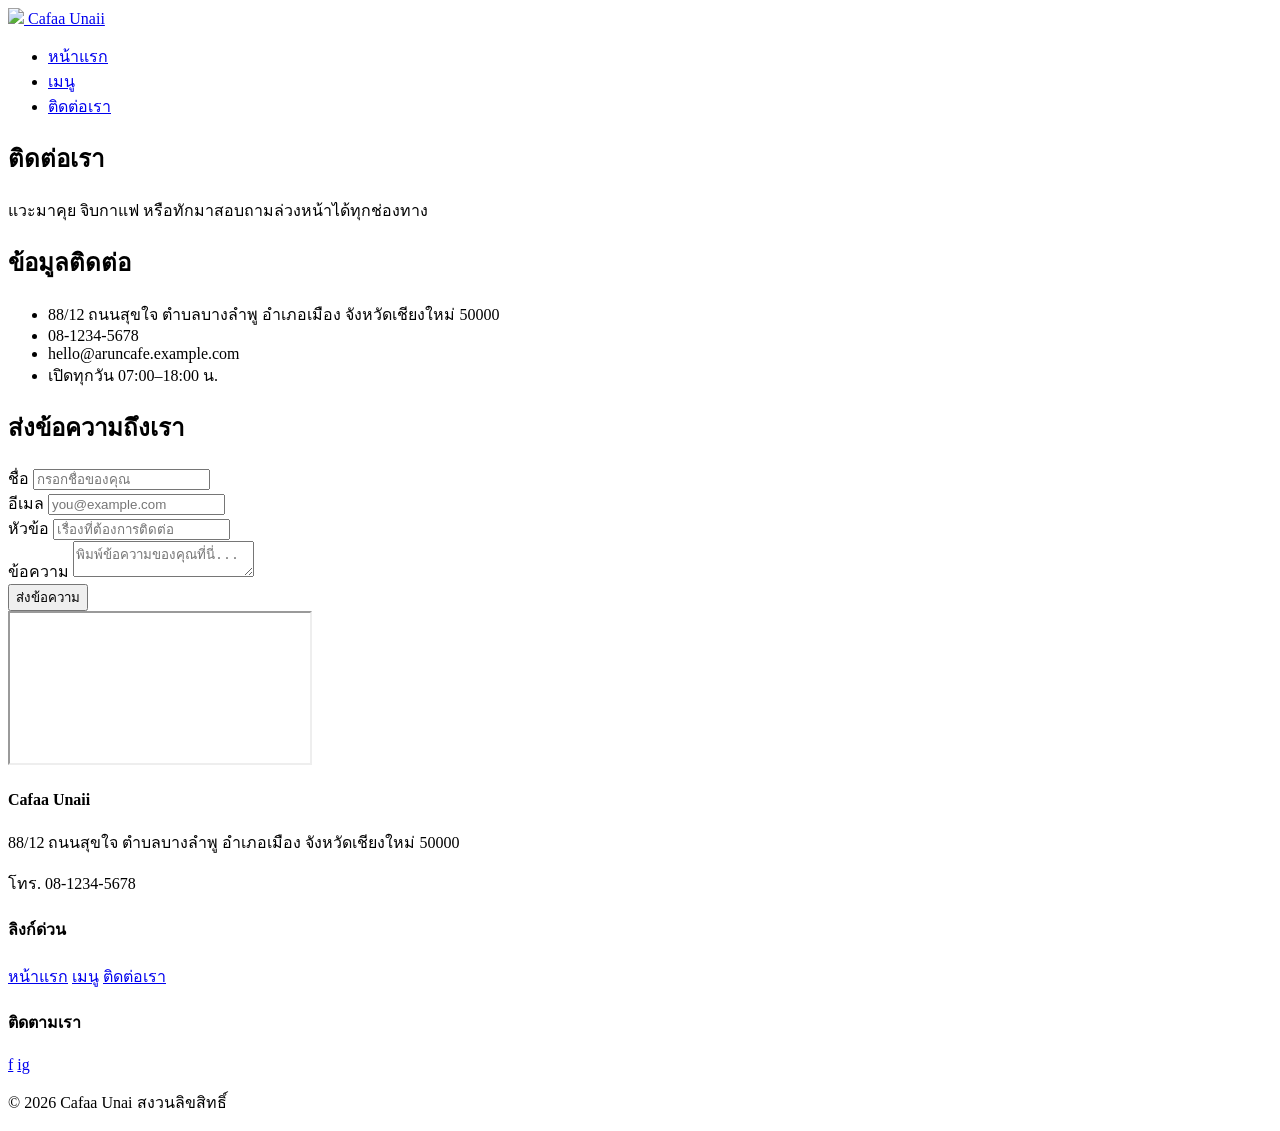
==== contact.html @ a7f0018e "Add files via upload" ====
<!DOCTYPE html>
<html lang="th">
<head>
  <meta charset="UTF-8" />
  <meta name="viewport" content="width=device-width, initial-scale=1.0" />
  <title>Cafaa Unaii | ติดต่อเรา</title>

  <link rel="preconnect" href="https://fonts.googleapis.com" />
  <link rel="preconnect" href="https://fonts.gstatic.com" crossorigin />
  <link href="https://fonts.googleapis.com/css2?family=Fraunces:wght@500;600;700&family=Work+Sans:wght@400;500;600;700&display=swap" rel="stylesheet" />

  <link rel="stylesheet" href="css/style.css" />
</head>
<body>

  <!-- Navbar เหมือนหน้าอื่น เปลี่ยนแค่คลาส active ให้ตรงหน้าปัจจุบัน (ติดต่อเรา) -->
  <header class="navbar">
    <div class="container">
      <a href="index.html" class="logo">
        <img src="images/logo.svg" />
        Cafaa Unaii
      </a>
      <nav>
        <ul class="nav-links">
          <li><a href="index.html">หน้าแรก</a></li>
          <li><a href="menu.html">เมนู</a></li>
          <li><a href="contact.html" class="active">ติดต่อเรา</a></li>
        </ul>
      </nav>
    </div>
  </header>

  <main>

    <!-- PAGE HEADER: ชื่อหน้า + คำอธิบายสั้น -->
    <section class="page-header">
      <div class="container">
        <h1>ติดต่อเรา</h1>
        <p>แวะมาคุย จิบกาแฟ หรือทักมาสอบถามล่วงหน้าได้ทุกช่องทาง</p>
      </div>
    </section>

    <!-- ============================================================
         CONTACT INFO + CONTACT FORM
         จัดสองฝั่งด้วย Flexbox: ซ้ายเป็นข้อมูลติดต่อ ขวาเป็นฟอร์ม
         ============================================================ -->
    <section>
      <div class="container contact-layout">

        <!-- ฝั่งซ้าย: ข้อมูลติดต่ออย่างน้อย 3 รายการ + เวลาเปิดปิด ตามโจทย์ -->
        <div class="contact-info">
          <h2 class="block-title">ข้อมูลติดต่อ</h2>
          <ul>
            <li>
              
              <span>88/12 ถนนสุขใจ ตำบลบางลำพู อำเภอเมือง จังหวัดเชียงใหม่ 50000</span>
            </li>
            <li>
             
              <span>08-1234-5678</span>
            </li>
            <li>
              
              <span>hello@aruncafe.example.com</span>
            </li>
            <li>
              
              <span>เปิดทุกวัน 07:00–18:00 น.</span>
            </li>
          </ul>
        </div>

        <!-- ============================================================
             CONTACT FORM — ทำแค่หน้าตา ไม่เชื่อมต่อฐานข้อมูลจริงตามโจทย์
             มีช่องกรอกครบ 4 ช่อง: ชื่อ, อีเมล, หัวข้อ, ข้อความ
             ทุกช่องมี <label> กำกับ (สำคัญมากสำหรับ accessibility)
             ============================================================ -->
        <div class="contact-form-wrap">
          <h2 class="block-title">ส่งข้อความถึงเรา</h2>
          <form>
            <div class="form-group">
              <label for="name">ชื่อ</label>
              <input type="text" id="name" name="name" placeholder="กรอกชื่อของคุณ" />
            </div>
            <div class="form-group">
              <label for="email">อีเมล</label>
              <input type="email" id="email" name="email" placeholder="you@example.com" />
            </div>
            <div class="form-group">
              <label for="subject">หัวข้อ</label>
              <input type="text" id="subject" name="subject" placeholder="เรื่องที่ต้องการติดต่อ" />
            </div>
            <div class="form-group">
              <label for="message">ข้อความ</label>
              <textarea id="message" name="message" placeholder="พิมพ์ข้อความของคุณที่นี่..."></textarea>
            </div>
            <!-- ปุ่มส่ง: ใช้ type="button" เพราะฟอร์มนี้ทำแค่หน้าตา ยังไม่ส่งข้อมูลจริงตามโจทย์ -->
            <button type="button" class="btn btn-primary">ส่งข้อความ</button>
          </form>
        </div>

      </div>
    </section>

    <!-- ============================================================
         MAP SECTION — ฝัง Google Maps ด้วย iframe ตามโจทย์
         ============================================================ -->
    <section class="map-section">
      <div class="container">
        <iframe
          src="https://www.google.com/maps/embed?pb=!1m18!1m12!1m3!1d3772.0!2d98.9853!3d18.7883!2m3!1f0!2f0!3f0!3m2!1i1024!2i768!4f13.1!3m3!1m2!1s0x0%3A0x0!2zMTjCsDQ3JzE4LjAiTiA5OMKwNTknMDcuMSJF!5e0!3m2!1sth!2sth"
          title="แผนที่ตั้งร้าน Cafaa Unaii"
          loading="lazy"
          referrerpolicy="no-referrer-when-downgrade"
        ></iframe>
      </div>
    </section>

  </main>

  <!-- Footer เหมือนหน้าอื่นทุกอย่าง -->
  <footer class="footer">
    <div class="container">
      <div class="footer-col">
        <h4>Cafaa Unaii</h4>
        <p>88/12 ถนนสุขใจ ตำบลบางลำพู อำเภอเมือง จังหวัดเชียงใหม่ 50000</p>
        <p>โทร. 08-1234-5678</p>
      </div>
      <div class="footer-col">
        <h4>ลิงก์ด่วน</h4>
        <a href="index.html">หน้าแรก</a>
        <a href="menu.html">เมนู</a>
        <a href="contact.html">ติดต่อเรา</a>
      </div>
      <div class="footer-col">
        <h4>ติดตามเรา</h4>
        <div class="social-links">
          <a href="#" aria-label="Facebook ของร้าน">f</a>
          <a href="#" aria-label="Instagram ของร้าน">ig</a>
        </div>
      </div>
    </div>
    <p class="footer-bottom">© 2026 Cafaa Unai สงวนลิขสิทธิ์</p>
  </footer>

</body>
</html>
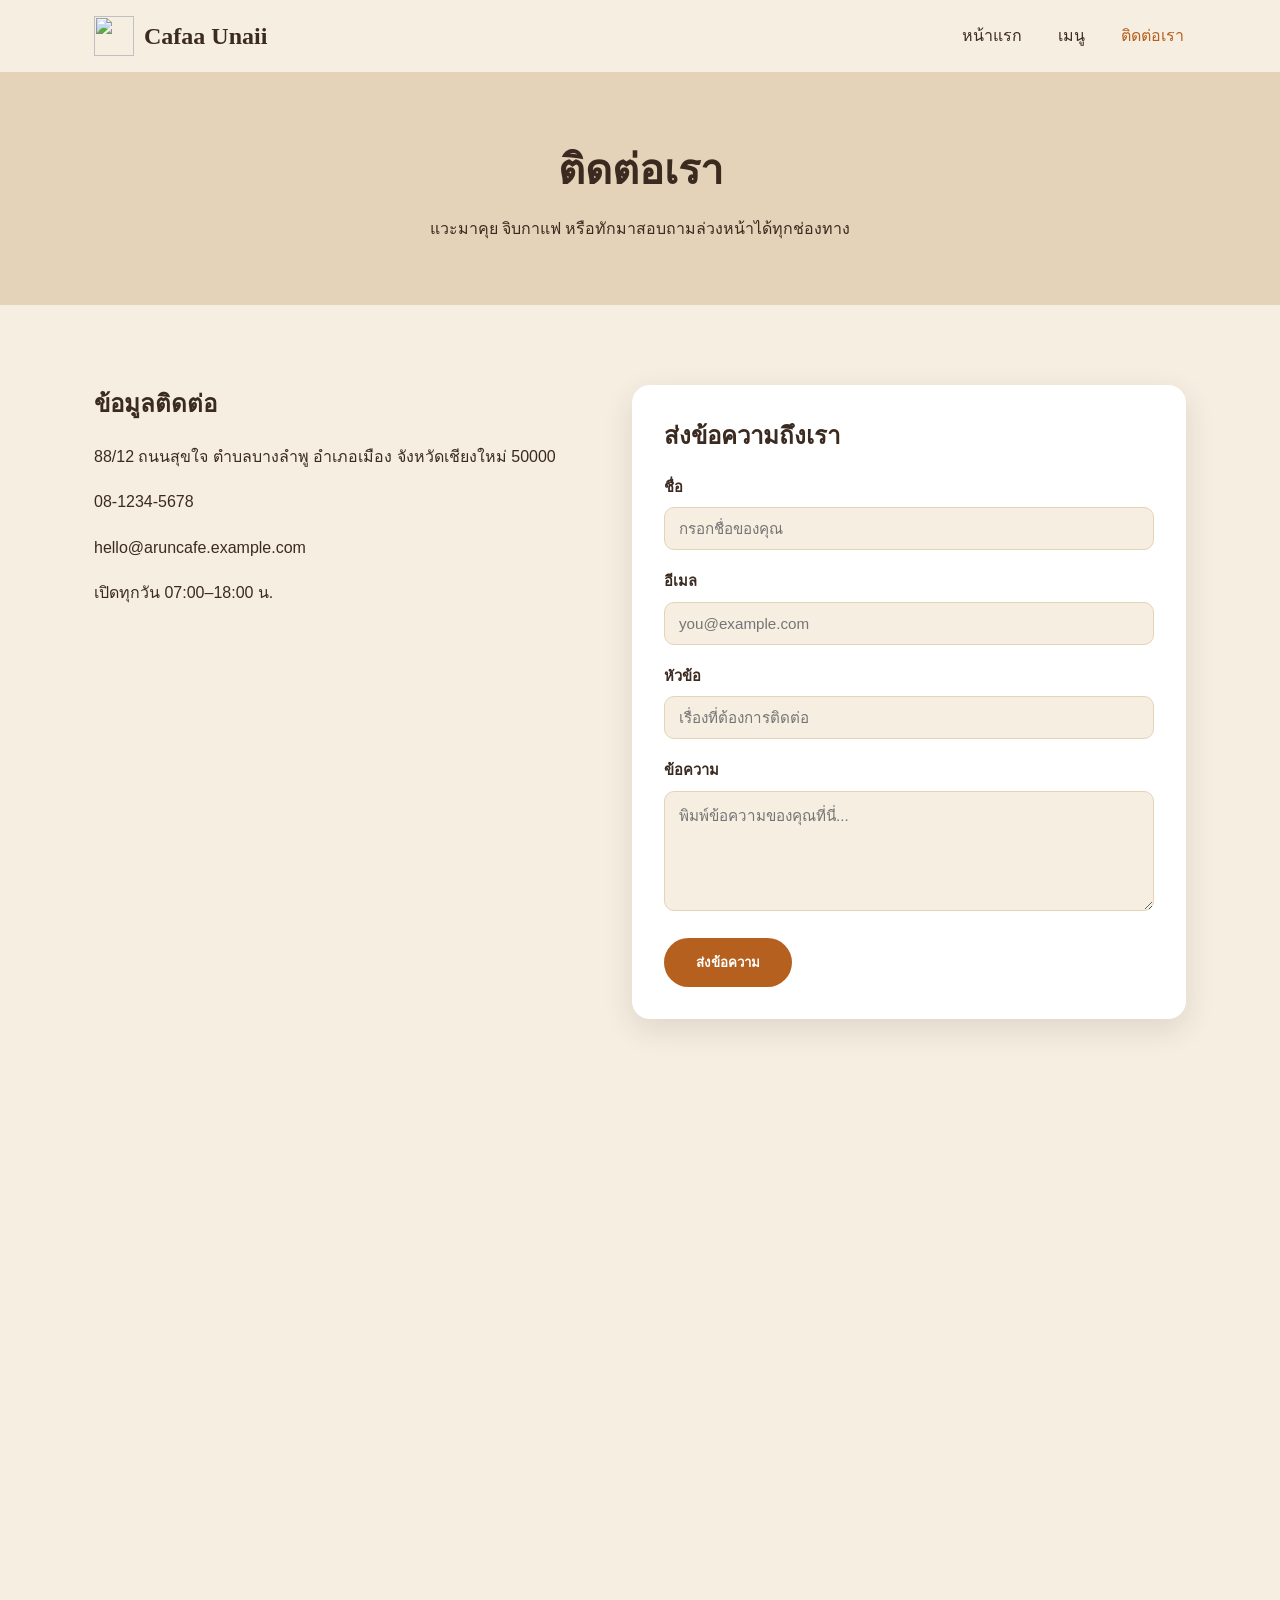
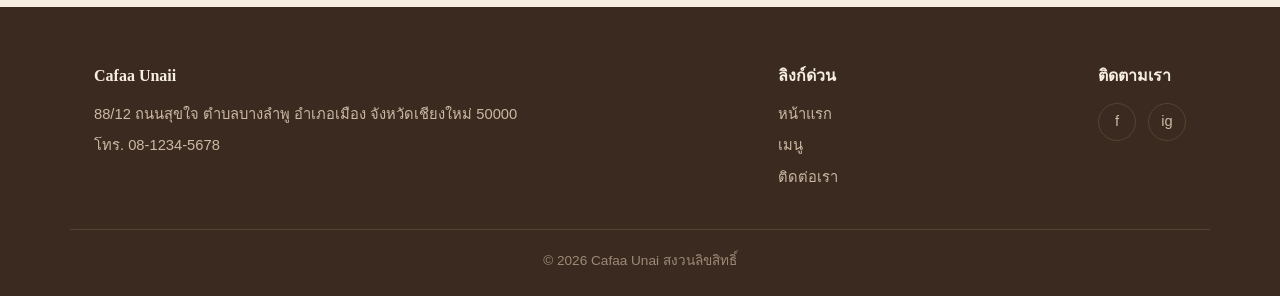
==== commit 065b1bf8: "Update contact.html" ====
--- a/contact.html
+++ b/contact.html
@@ -9,7 +9,7 @@
   <link rel="preconnect" href="https://fonts.gstatic.com" crossorigin />
   <link href="https://fonts.googleapis.com/css2?family=Fraunces:wght@500;600;700&family=Work+Sans:wght@400;500;600;700&display=swap" rel="stylesheet" />
 
-  <link rel="stylesheet" href="css/style.css" />
+  <link rel="stylesheet" href="style.css" />
 </head>
 <body>
 
--- a/style.css
+++ b/style.css
@@ -0,0 +1,680 @@
+
+
+
+/* ==========================================================================
+   เหตุผลที่ใช้: กำหนดโทนสีหลักไว้ที่เดียวใน :root แล้วเรียกใช้ผ่าน var(--ชื่อ)
+   ทั่วทั้งไฟล์ ถ้าอยากเปลี่ยนธีมสีร้านทั้งเว็บ แก้แค่ตรงนี้ที่เดียวพอ
+   ไม่ต้องไล่เปลี่ยนทีละบรรทัดทั้งไฟล์ ช่วยให้โค้ด "ดูแลง่าย"
+   ========================================================================== */
+:root {
+  --color-espresso: #3B2A20;   
+  --color-clay:     #B5601F;   
+  --color-sage:     #6E7B54;   
+  --color-cream:    #F6EEE1;   
+  --color-latte:    #E4D3B8;   
+  --color-white:    #FFFFFF;
+
+  /* --- ตัวแปรฟอนต์ --- */
+  --font-display: 'Fraunces', serif;      /* ฟอนต์หัวข้อ ตัวเซริฟหนา มีคาแรกเตอร์ ใช้กับ h1/h2/โลโก้ */
+  --font-body: 'Work Sans', sans-serif;   /* ฟอนต์เนื้อหา อ่านง่าย ใช้กับ paragraph/label/ปุ่ม */
+
+  /* --- ระยะและความโค้งมาตรฐาน เก็บไว้เป็นตัวแปรเพื่อความสม่ำเสมอ --- */
+  --radius-card: 18px;
+  --radius-pill: 999px;
+  --shadow-soft: 0 10px 30px rgba(59, 42, 32, 0.12);
+  --transition-fast: 0.25s ease;  /* ใช้กับทุก hover effect เพื่อให้การเปลี่ยนสี/ขยับดู */
+}
+
+
+/* ==========================================================================
+   2) RESET / BASE — ล้างค่าพื้นฐานของเบราว์เซอร์
+   เหตุผล: แต่ละเบราว์เซอร์ตั้งค่า margin/padding เริ่มต้นไม่เหมือนกัน
+   เราจึงล้างค่าก่อน แล้วค่อยกำหนดเองทั้งหมด เพื่อให้หน้าตาตรงกันทุกเครื่อง
+   ========================================================================== */
+* {
+  margin: 0;
+  padding: 0;
+  box-sizing: border-box; /* ทำให้ padding/border ถูกนับรวมอยู่ใน width ที่กำหนด ไม่ทำให้ layout เพี้ยน */
+}
+
+html {
+  scroll-behavior: smooth; /* เวลากดลิงก์ภายในหน้าเดียวกัน (เช่น #) จะเลื่อนแบบนุ่มนวล */
+}
+
+body {
+  font-family: var(--font-body);
+  color: var(--color-espresso);
+  background-color: var(--color-cream);
+  line-height: 1.6; /* ระยะห่างบรรทัด อ่านสบายตา */
+}
+
+img {
+  max-width: 100%;
+  display: block; /* กัน image เว้นช่องว่างด้านล่างแบบ inline element */
+}
+
+a {
+  text-decoration: none;
+  color: inherit;
+}
+
+ul {
+  list-style: none;
+}
+
+.container {
+  /* กล่องกลางหน้าจอ ใช้ครอบเนื้อหาแต่ละ section ไม่ให้กว้างจนอ่านยากบนจอใหญ่ */
+  width: 100%;
+  max-width: 1140px;
+  margin: 0 auto;
+  padding: 0 24px;
+}
+
+section {
+  padding: 80px 0; /* ระยะห่างบน-ล่างมาตรฐานของทุก section ให้หายใจสะดวก ไม่แน่นเกินไป */
+}
+
+
+/* ==========================================================================
+   3) NAVBAR — เมนูบนสุดของทุกหน้า
+   เทคนิคที่ใช้: FLEXBOX (จุดที่ 1) → ใช้จัดโลโก้ให้ชิดซ้าย และเมนูให้ชิดขวา
+   ในบรรทัดเดียวกันโดยไม่ต้อง float หรือคำนวณตำแหน่งเอง
+   ========================================================================== */
+.navbar {
+  position: sticky; /* ทำให้ navbar ลอยค้างอยู่บนสุดตอนเลื่อนหน้าจอ ใช้งานสะดวก */
+  top: 0;
+  background-color: var(--color-cream);
+  border-bottom: 1px solid var(--color-latte);
+}
+
+.navbar .container {
+  display: flex;              /* <-- FLEXBOX จุดที่ 1: จัดแนวนอนระหว่างโลโก้กับเมนู */
+  align-items: center;        /* จัดกึ่งกลางแนวตั้ง ให้โลโก้กับเมนูอยู่ระดับเดียวกัน */
+  justify-content: space-between; /* ดันโลโก้ไปซ้ายสุด และเมนูไปขวาสุดอัตโนมัติ */
+  padding-top: 16px;
+  padding-bottom: 16px;
+}
+
+.logo {
+  display: flex;        /* ใช้ flex ย่อยอีกชั้น เพื่อวางรูปโลโก้กับชื่อร้านให้อยู่บรรทัดเดียวกัน */
+  align-items: center;
+  gap: 10px;
+  font-family: var(--font-display);
+  font-size: 1.5rem;
+  font-weight: 600;
+  color: var(--color-espresso);
+}
+
+.logo img {
+  width: 40px;
+  height: 40px;
+}
+
+.nav-links {
+  display: flex;  /* จัดลิงก์เมนู 3 อันให้เรียงแนวนอน */
+  gap: 32px;
+}
+
+.nav-links a {
+  font-weight: 500;
+  position: relative;
+  padding: 4px 2px;
+  transition: color var(--transition-fast); /* hover เปลี่ยนสีแบบนุ่มนวล */
+}
+
+/* เส้นใต้ลิงก์ที่ค่อยๆ ขยายตอน hover — เป็น hover effect ของเมนูตามข้อบังคับข้อ 7 */
+.nav-links a::after {
+  content: "";
+  position: absolute;
+  left: 0;
+  bottom: -4px;
+  width: 0%;
+  height: 2px;
+  background-color: var(--color-clay);
+  transition: width var(--transition-fast);
+}
+
+.nav-links a:hover {
+  color: var(--color-clay);
+}
+
+.nav-links a:hover::after {
+  width: 100%;
+}
+
+.nav-links a.active {
+  color: var(--color-clay); /* ไฮไลต์เมนูของหน้าปัจจุบัน ให้ผู้ใช้รู้ว่ากำลังอยู่หน้าไหน */
+}
+
+/* ปุ่มแฮมเบอร์เกอร์สำหรับจอมือถือ ปกติซ่อนไว้ จะโชว์ใน media query ด้านล่าง (ส่วน Responsive) */
+.nav-toggle {
+  display: none;
+}
+
+
+/* ==========================================================================
+   4) HERO SECTION — หน้าแรกสุดที่คนเห็นก่อนใคร (เฉพาะ index.html)
+   เทคนิคที่ใช้: Flexbox แบ่งครึ่งซ้าย(ข้อความ)-ขวา(รูป) และ background gradient
+   ========================================================================== */
+.hero .container {
+  display: flex;              /* แบ่งซ้าย-ขวา: ข้อความ vs รูปประกอบ */
+  align-items: center;
+  gap: 48px;
+}
+
+.hero-text {
+  flex: 1; /* ให้ฝั่งข้อความยืดหดตามพื้นที่ที่เหลือ */
+}
+
+.hero-text h1 {
+  font-family: var(--font-display);
+  font-size: clamp(2.2rem, 4vw, 3.4rem); /* ขนาดฟอนต์ปรับตามความกว้างจอโดยอัตโนมัติ */
+  line-height: 1.15;
+  margin-bottom: 20px;
+}
+
+.hero-text p {
+  font-size: 1.1rem;
+  max-width: 480px;
+  margin-bottom: 32px;
+  color: #5a4636;
+}
+
+.hero-image {
+  flex: 1;
+  display: flex;
+  justify-content: center;
+}
+
+/* ปุ่ม Call To Action ที่ใช้ซ้ำได้หลายจุดในเว็บ (ปุ่มไปเมนู, ปุ่มไปหน้าติดต่อ, ปุ่มส่งฟอร์ม) */
+.btn {
+  display: inline-block;
+  padding: 14px 32px;
+  border-radius: var(--radius-pill);
+  font-weight: 600;
+  border: none;
+  cursor: pointer;
+  transition: transform var(--transition-fast), box-shadow var(--transition-fast), background-color var(--transition-fast);
+}
+
+.btn-primary {
+  background-color: var(--color-clay);
+  color: var(--color-white);
+}
+
+.btn-primary:hover {
+  background-color: #9c5119; /* เข้มขึ้นตอน hover */
+  transform: translateY(-3px); /* ปุ่มขยับลอยขึ้นเล็กน้อยตอนชี้เมาส์ = hover effect */
+  box-shadow: var(--shadow-soft);
+}
+
+.btn-outline {
+  background-color: transparent;
+  border: 2px solid var(--color-espresso);
+  color: var(--color-espresso);
+}
+
+.btn-outline:hover {
+  background-color: var(--color-espresso);
+  color: var(--color-white);
+}
+
+/* ปุ่ม outline เวอร์ชันสีอ่อน ใช้เฉพาะบนพื้นหลังเข้ม เช่นแถบ CTA สีเอสเพรสโซ่
+   (แยกคลาสนี้ออกมาแทนการใส่ inline style ตรงแท็ก a เพราะโจทย์ห้าม inline style) */
+.btn-outline-light {
+  background-color: transparent;
+  border: 2px solid var(--color-cream);
+  color: var(--color-cream);
+}
+
+.btn-outline-light:hover {
+  background-color: var(--color-cream);
+  color: var(--color-espresso);
+}
+
+
+/* ==========================================================================
+   5) FEATURES SECTION — จุดเด่นของร้าน (การ์ดอย่างน้อย 3 ใบ)
+   เทคนิคที่ใช้: CSS GRID (จุดที่ 1) → ให้การ์ดเรียงเป็นแถวเท่าๆ กันอัตโนมัติ
+   และย่อ/ขยายจำนวนคอลัมน์เองตามพื้นที่จอ โดยไม่ต้องกำหนดจำนวนคอลัมน์ตายตัว
+   ========================================================================== */
+.section-heading {
+  text-align: center;
+  margin-bottom: 48px;
+}
+
+.section-heading .eyebrow {
+  color: var(--color-clay);
+  font-weight: 600;
+  letter-spacing: 0.08em;
+  text-transform: uppercase;
+  font-size: 0.85rem;
+}
+
+.section-heading h2 {
+  font-family: var(--font-display);
+  font-size: 2.2rem;
+  margin-top: 8px;
+}
+
+.features-grid {
+  display: grid; /* <-- GRID จุดที่ 1 */
+  grid-template-columns: repeat(auto-fit, minmax(240px, 1fr)); /* กี่คอลัมน์ก็ได้ตามที่พอดีจอ ไม่ล้น */
+  gap: 32px;
+}
+
+.feature-card {
+  background-color: var(--color-white);
+  border-radius: var(--radius-card);
+  padding: 32px 28px;
+  text-align: center;
+  box-shadow: var(--shadow-soft);
+  transition: transform var(--transition-fast); /* การ์ดลอยขึ้นตอน hover */
+}
+
+.feature-card:hover {
+  transform: translateY(-8px);
+}
+
+.feature-card img {
+  width: 56px;
+  height: 56px;
+  margin: 0 auto 20px;
+}
+
+.feature-card h3 {
+  font-family: var(--font-display);
+  margin-bottom: 10px;
+  font-size: 1.2rem;
+}
+
+.feature-card p {
+  font-size: 0.95rem;
+  color: #5a4636;
+}
+
+
+/* ==========================================================================
+   6) TESTIMONIALS SECTION — รีวิวจากลูกค้า (อย่างน้อย 2 รีวิว)
+   เทคนิคที่ใช้: Grid จัดวางการ์ดรีวิว + border-radius: 50% ทำรูปโปรไฟล์ให้เป็นวงกลม
+   ========================================================================== */
+.testimonials {
+  background-color: var(--color-latte);
+}
+
+.testimonials-grid {
+  display: grid;
+  grid-template-columns: repeat(auto-fit, minmax(280px, 1fr));
+  gap: 28px;
+}
+
+.testimonial-card {
+  background-color: var(--color-cream);
+  border-radius: var(--radius-card);
+  padding: 28px;
+}
+
+.testimonial-card p.quote {
+  font-style: italic;
+  margin-bottom: 20px;
+}
+
+.testimonial-author {
+  display: flex; /* จัดรูปวงกลม + ชื่อลูกค้าให้อยู่แนวเดียวกัน */
+  align-items: center;
+  gap: 14px;
+}
+
+.testimonial-author img {
+  width: 48px;
+  height: 48px;
+  border-radius: 50%; /* <-- คำสั่งสำคัญตามโจทย์: ทำรูปโปรไฟล์เป็นวงกลม */
+  object-fit: cover;
+}
+
+.testimonial-author strong {
+  display: block;
+}
+
+.testimonial-author span {
+  font-size: 0.85rem;
+  color: #5a4636;
+}
+
+
+/* ==========================================================================
+   7) CTA SECTION (หน้าแรก) — ชวนลูกค้ากดไปหน้าติดต่อเรา
+   ใช้สีพื้นหลังต่างจาก section อื่น (สีเข้มของร้าน) เพื่อให้เด่นตามโจทย์
+   ========================================================================== */
+.cta-band {
+  background-color: var(--color-espresso);
+  color: var(--color-cream);
+  text-align: center;
+}
+
+.cta-band h2 {
+  font-family: var(--font-display);
+  font-size: 2rem;
+  margin-bottom: 16px;
+}
+
+.cta-band p {
+  margin-bottom: 28px;
+  color: #d8c9b8;
+}
+
+
+/* ==========================================================================
+   8) FOOTER — ท้ายเว็บ เหมือนกันทุกหน้า
+   เทคนิคที่ใช้: Flexbox จัด 3 คอลัมน์ย่อย (ชื่อร้าน / เมนูลัด / โซเชียล)
+   ========================================================================== */
+.footer {
+  background-color: var(--color-espresso);
+  color: #cbb9a4;
+  padding: 56px 0 24px;
+}
+
+.footer .container {
+  display: flex; /* <-- FLEXBOX จุดที่ 2: จัดคอลัมน์ footer ให้เรียงแนวนอนบนจอใหญ่ */
+  justify-content: space-between;
+  gap: 32px;
+  flex-wrap: wrap; /* ถ้าจอแคบให้ตกบรรทัดแทนที่จะบีบจนอ่านไม่ออก */
+  padding-bottom: 32px;
+  border-bottom: 1px solid #55432f;
+}
+
+.footer-col h4 {
+  font-family: var(--font-display);
+  color: var(--color-cream);
+  margin-bottom: 14px;
+}
+
+.footer-col p,
+.footer-col a {
+  font-size: 0.92rem;
+  display: block;
+  margin-bottom: 8px;
+  transition: color var(--transition-fast);
+}
+
+.footer-col a:hover {
+  color: var(--color-clay); /* hover effect ของลิงก์ใน footer */
+}
+
+.social-links {
+  display: flex;
+  gap: 12px;
+}
+
+.social-links a {
+  width: 38px;
+  height: 38px;
+  border-radius: 50%;
+  border: 1px solid #55432f;
+  display: flex;
+  align-items: center;
+  justify-content: center;
+  transition: background-color var(--transition-fast), transform var(--transition-fast);
+}
+
+.social-links a:hover {
+  background-color: var(--color-clay);
+  transform: translateY(-3px);
+  border-color: var(--color-clay);
+}
+
+.footer-bottom {
+  text-align: center;
+  padding-top: 20px;
+  font-size: 0.85rem;
+  color: #9c8a76;
+}
+
+
+/* ==========================================================================
+   9) PAGE HEADER — ส่วนหัวของหน้า menu.html และ contact.html
+   (ไม่ใช่หน้าแรกเพราะหน้าแรกมี Hero ของตัวเองอยู่แล้ว)
+   ========================================================================== */
+.page-header {
+  background-color: var(--color-latte);
+  text-align: center;
+  padding: 64px 0;
+}
+
+.page-header h1 {
+  font-family: var(--font-display);
+  font-size: 2.6rem;
+  margin-bottom: 12px;
+}
+
+
+/* ==========================================================================
+   10) PRODUCT GRID — หน้า menu.html (การ์ดสินค้าอย่างน้อย 6 ใบ, อย่างน้อย 3 คอลัมน์)
+   เทคนิคที่ใช้: CSS GRID (จุดที่ 2) กำหนดตายตัว 3 คอลัมน์บนจอใหญ่
+   ========================================================================== */
+.product-grid {
+  display: grid; /* <-- GRID จุดที่ 2 */
+  grid-template-columns: repeat(3, 1fr); /* บังคับ 3 คอลัมน์ตามโจทย์ */
+  gap: 32px;
+}
+
+.product-card {
+  background-color: var(--color-white);
+  border-radius: var(--radius-card);
+  overflow: hidden;
+  box-shadow: var(--shadow-soft);
+  transition: transform var(--transition-fast), box-shadow var(--transition-fast); /* hover effect ตามโจทย์ */
+}
+
+.product-card:hover {
+  transform: translateY(-6px);
+  box-shadow: 0 16px 34px rgba(59, 42, 32, 0.2);
+}
+
+.product-card img {
+  width: 100%;
+  height: 180px;
+  object-fit: cover;
+}
+
+.product-info {
+  padding: 20px;
+}
+
+.product-info h3 {
+  font-family: var(--font-display);
+  margin-bottom: 6px;
+}
+
+.product-info p {
+  font-size: 0.9rem;
+  color: #5a4636;
+  margin-bottom: 14px;
+}
+
+.product-price {
+  display: flex; /* จัดราคาให้ชิดขวาในบรรทัดเดียวกับป้าย "ราคา" */
+  justify-content: space-between;
+  align-items: center;
+  font-weight: 700;
+  color: var(--color-clay);
+  font-size: 1.1rem;
+}
+
+
+/* ==========================================================================
+   11) PROMOTION BANNER — แถบโปรโมชั่นในหน้า menu.html
+   ใช้สีพื้นหลังเด่น (สีเซจ) ต่างจากพื้นหลังเว็บปกติ
+   ========================================================================== */
+.promo-banner {
+  background-color: var(--color-sage);
+  color: var(--color-white);
+  text-align: center;
+  padding: 28px 0;
+}
+
+.promo-banner p {
+  font-family: var(--font-display);
+  font-size: 1.3rem;
+}
+
+
+/* ==========================================================================
+   12) CONTACT PAGE — หน้า contact.html
+   ========================================================================== */
+.contact-layout {
+  display: flex; /* วางฝั่งข้อมูลติดต่อกับฝั่งฟอร์มให้อยู่คนละครึ่งของจอ */
+  gap: 48px;
+  align-items: flex-start;
+}
+
+.contact-info,
+.contact-form-wrap {
+  flex: 1;
+}
+
+/* หัวข้อย่อยของบล็อกในหน้า contact.html เช่น "ข้อมูลติดต่อ" และ "ส่งข้อความถึงเรา"
+   (แยกเป็นคลาสนี้แทนการใส่ inline style เพราะโจทย์ห้าม inline style) */
+.block-title {
+  font-family: var(--font-display);
+  margin-bottom: 20px;
+}
+
+.contact-info ul {
+  margin-top: 20px;
+}
+
+.contact-info li {
+  display: flex; /* จัดไอคอน + ข้อความให้อยู่แนวเดียวกันในแต่ละบรรทัดข้อมูล */
+  gap: 14px;
+  margin-bottom: 20px;
+  align-items: flex-start;
+}
+
+.contact-info li .icon-dot {
+  width: 34px;
+  height: 34px;
+  flex-shrink: 0;
+  border-radius: 50%;
+  background-color: var(--color-clay);
+  color: var(--color-white);
+  display: flex;
+  align-items: center;
+  justify-content: center;
+  font-weight: 700;
+}
+
+/* --- ฟอร์มติดต่อ: ทำแค่หน้าตา ไม่เชื่อมต่อฐานข้อมูลจริงตามโจทย์ --- */
+.contact-form-wrap {
+  background-color: var(--color-white);
+  border-radius: var(--radius-card);
+  padding: 32px;
+  box-shadow: var(--shadow-soft);
+}
+
+.form-group {
+  margin-bottom: 20px;
+}
+
+.form-group label {
+  display: block;
+  margin-bottom: 8px;
+  font-weight: 600;
+  font-size: 0.92rem;
+}
+
+.form-group input,
+.form-group textarea {
+  width: 100%;
+  padding: 12px 14px;
+  border: 1px solid var(--color-latte);
+  border-radius: 10px;
+  font-family: var(--font-body);
+  font-size: 0.95rem;
+  background-color: var(--color-cream);
+  transition: border-color var(--transition-fast), box-shadow var(--transition-fast);
+}
+
+.form-group textarea {
+  resize: vertical;
+  min-height: 120px;
+}
+
+/* focus = ผู้ใช้กำลังพิมพ์อยู่ในช่องนั้น ให้ขอบเปลี่ยนสีเพื่อบอกสถานะชัดเจน */
+.form-group input:focus,
+.form-group textarea:focus {
+  outline: none;
+  border-color: var(--color-clay);
+  box-shadow: 0 0 0 3px rgba(181, 96, 31, 0.15);
+}
+
+.map-section iframe {
+  width: 100%;
+  height: 340px;
+  border: 0;
+  border-radius: var(--radius-card);
+}
+
+
+/* ==========================================================================
+   13) RESPONSIVE / MEDIA QUERY — Bonus +10
+   เหตุผล: ทำให้เว็บใช้งานได้ดีบนจอมือถือ (ไม่ใช่แค่ย่อของจอใหญ่)
+   จุดที่ปรับ: navbar พับเป็นเมนูแนวตั้ง, hero/contact กลับมาเรียงเป็นแนวตั้ง,
+   product grid ลดคอลัมน์ลงตามความกว้างจอ
+   ========================================================================== */
+@media (max-width: 900px) {
+  .product-grid {
+    grid-template-columns: repeat(2, 1fr); /* จอแท็บเล็ต: ลดจาก 3 เหลือ 2 คอลัมน์ */
+  }
+
+  .contact-layout {
+    flex-direction: column; /* จอแคบ: ข้อมูลติดต่อกับฟอร์มเรียงต่อกันแนวตั้งแทนซ้าย-ขวา */
+  }
+}
+
+@media (max-width: 640px) {
+  .navbar .container {
+    flex-wrap: wrap;
+  }
+
+  /* หมายเหตุ: โจทย์ห้ามใช้ JavaScript จึงไม่ทำปุ่มแฮมเบอร์เกอร์แบบเปิด-ปิดเมนู
+     แต่ให้เมนูตกลงมาอยู่แถวใหม่ใต้โลโก้แทน ด้วย flex-wrap ผู้ใช้ยังกดลิงก์ได้ครบทุกอันบนมือถือ */
+  .nav-links {
+    width: 100%;
+    justify-content: center;
+    flex-wrap: wrap;
+    gap: 20px;
+    padding-top: 12px;
+  }
+
+  .hero .container {
+    flex-direction: column; /* จอมือถือ: ข้อความกับรูปเรียงบนล่างแทนซ้ายขวา */
+    text-align: center;
+  }
+
+  .hero-text p {
+    margin-left: auto;
+    margin-right: auto;
+  }
+
+  .product-grid {
+    grid-template-columns: 1fr; /* จอมือถือ: การ์ดสินค้าเรียงคอลัมน์เดียว อ่านง่ายไม่บีบ */
+  }
+
+  .footer .container {
+    flex-direction: column;
+    text-align: center;
+  }
+
+  .footer .social-links {
+    justify-content: center;
+  }
+
+  .contact-info li {
+    text-align: left;
+  }
+
+  section {
+    padding: 56px 0; /* ลดระยะห่างบน-ล่างของ section บนจอเล็ก ไม่ให้ต้องเลื่อนยาวเกินไป */
+  }
+}
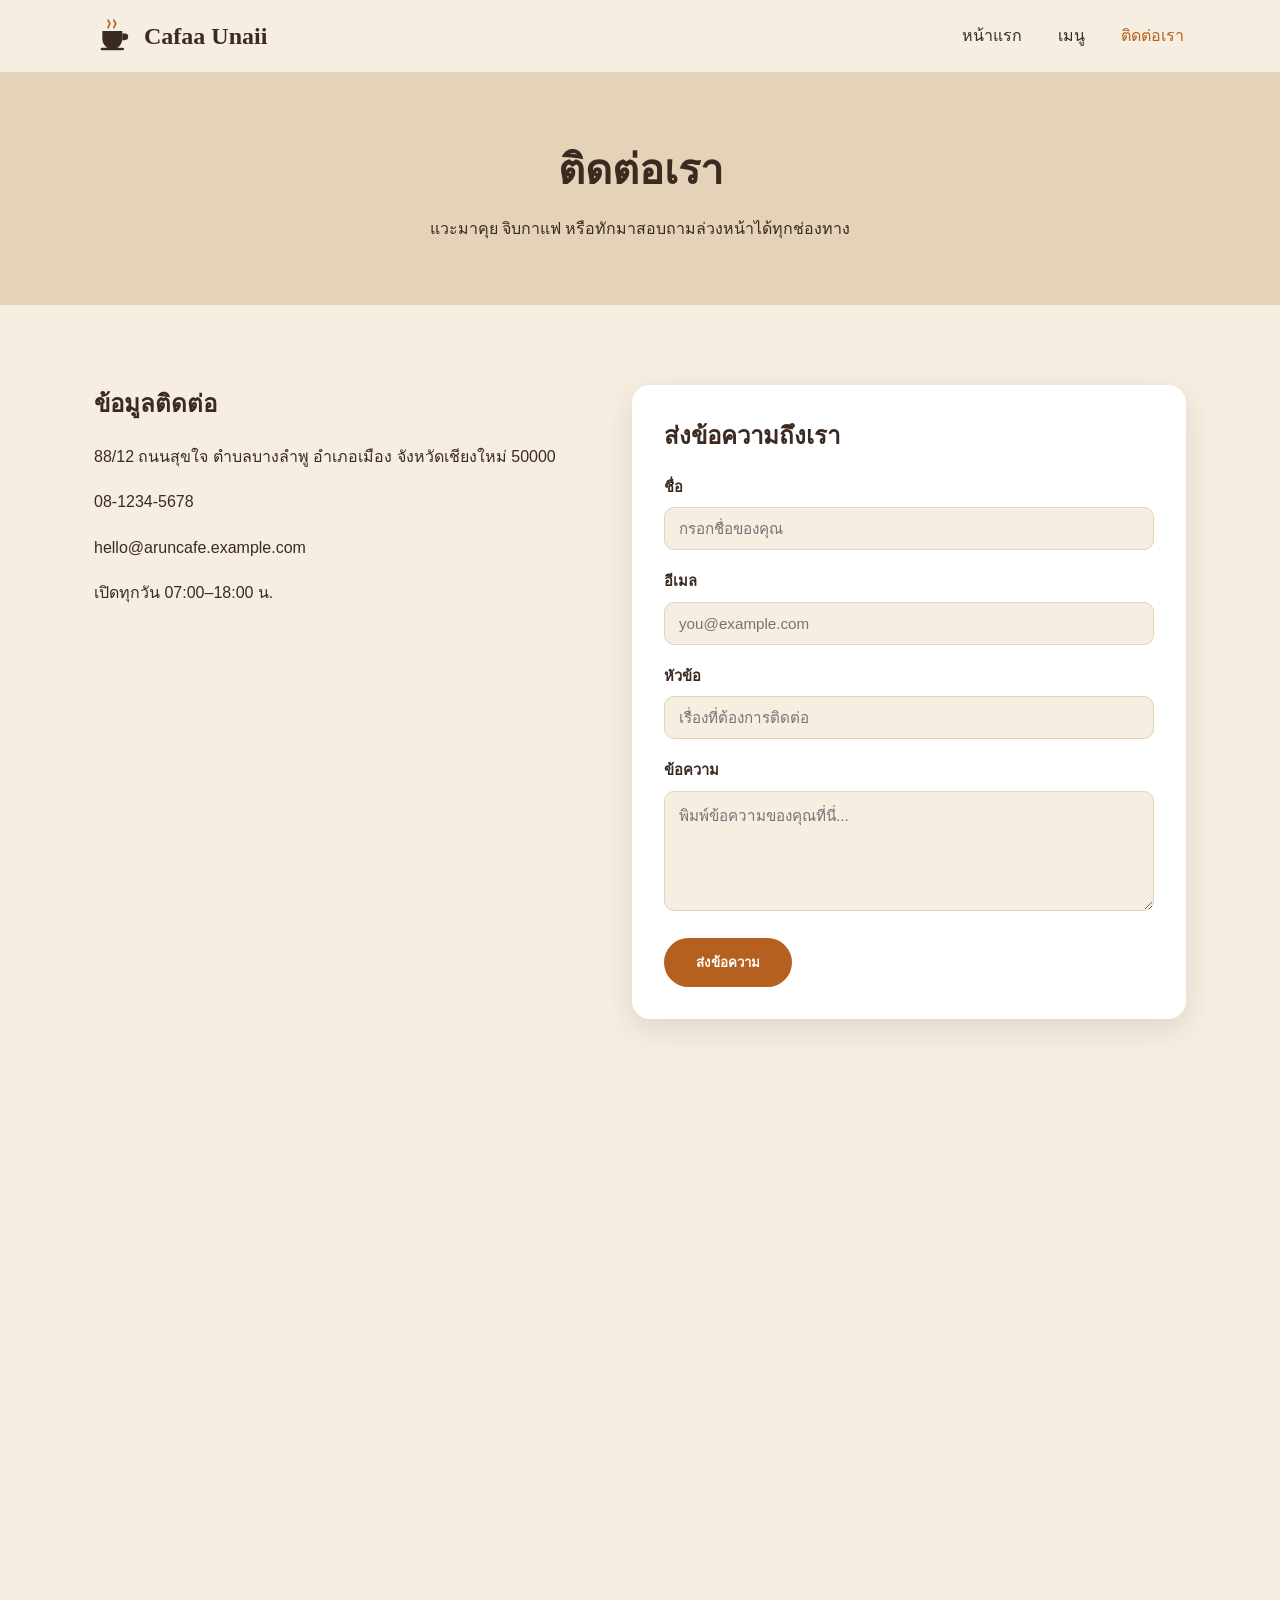
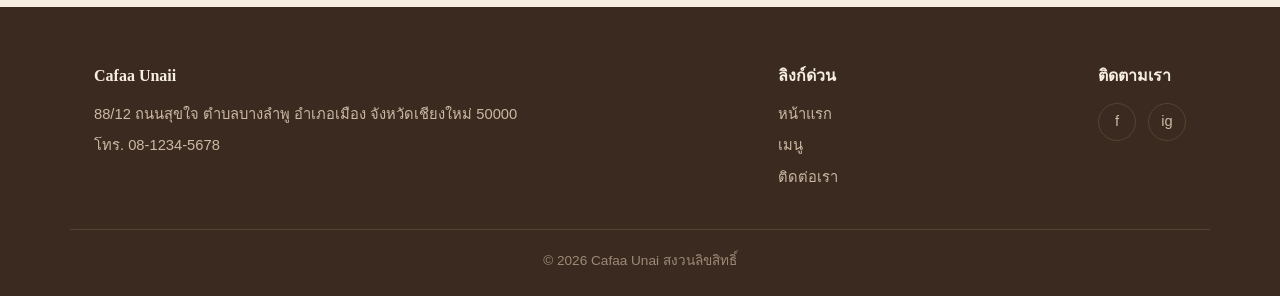
==== commit a520f018: "Update contact.html" ====
--- a/contact.html
+++ b/contact.html
@@ -17,7 +17,7 @@
   <header class="navbar">
     <div class="container">
       <a href="index.html" class="logo">
-        <img src="images/logo.svg" />
+        <img src="logo.svg" />
         Cafaa Unaii
       </a>
       <nav>
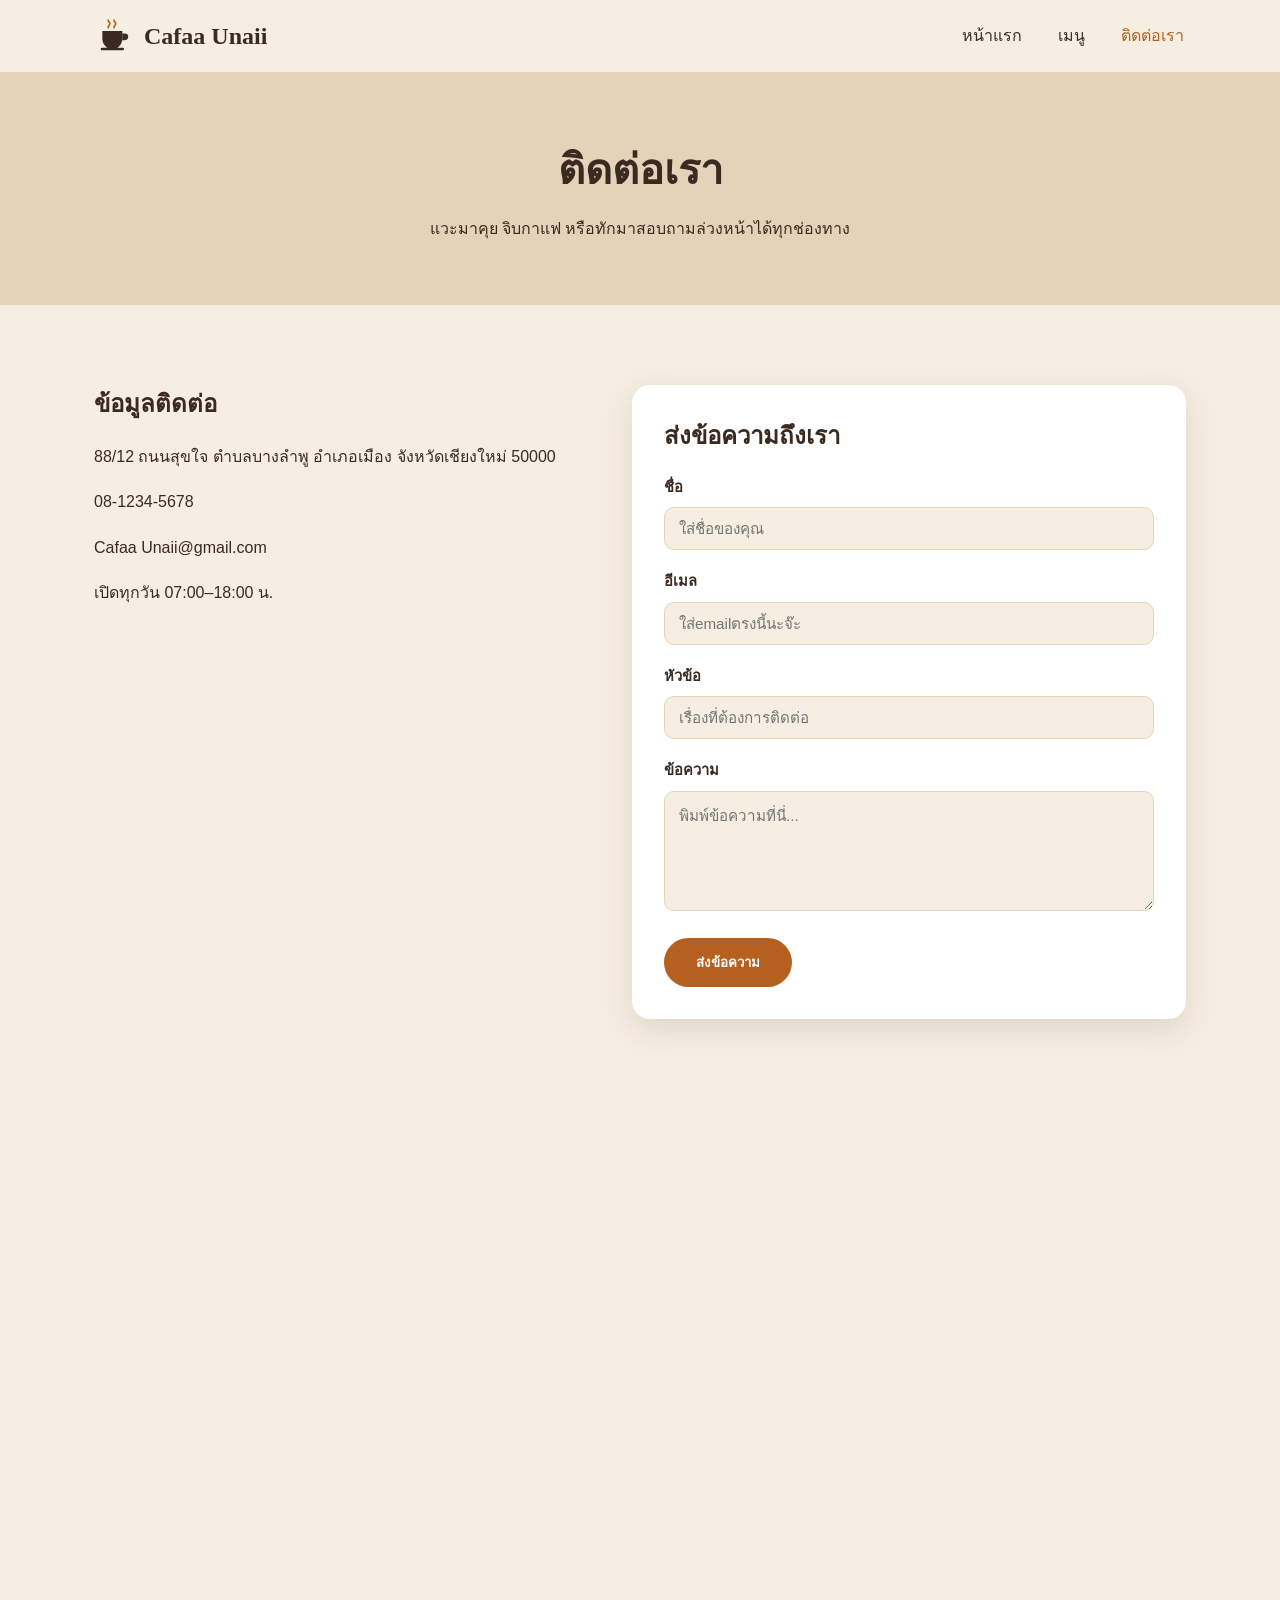
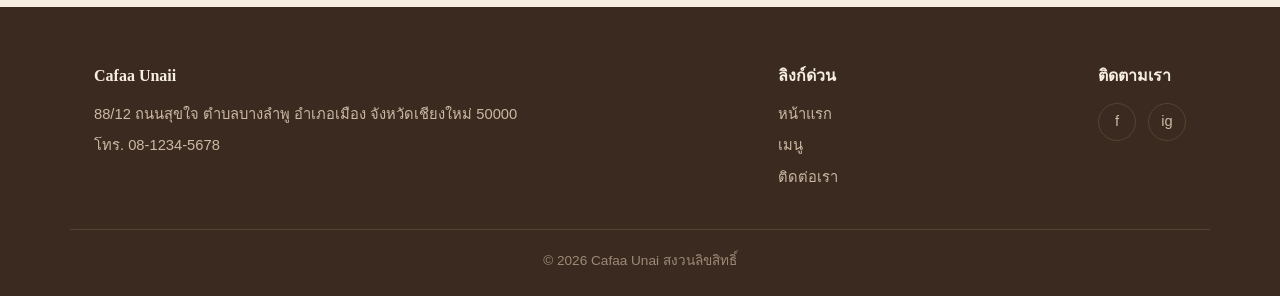
==== commit 59faccbd: "Update contact.html" ====
--- a/contact.html
+++ b/contact.html
@@ -61,7 +61,7 @@
             </li>
             <li>
               
-              <span>hello@aruncafe.example.com</span>
+              <span>Cafaa Unaii@gmail.com</span>
             </li>
             <li>
               
@@ -80,11 +80,11 @@
           <form>
             <div class="form-group">
               <label for="name">ชื่อ</label>
-              <input type="text" id="name" name="name" placeholder="กรอกชื่อของคุณ" />
+              <input type="text" id="name" name="name" placeholder="ใส่ชื่อของคุณ" />
             </div>
             <div class="form-group">
               <label for="email">อีเมล</label>
-              <input type="email" id="email" name="email" placeholder="you@example.com" />
+              <input type="email" id="email" name="email" placeholder="ใส่emailตรงนี้นะจ๊ะ" />
             </div>
             <div class="form-group">
               <label for="subject">หัวข้อ</label>
@@ -92,7 +92,7 @@
             </div>
             <div class="form-group">
               <label for="message">ข้อความ</label>
-              <textarea id="message" name="message" placeholder="พิมพ์ข้อความของคุณที่นี่..."></textarea>
+              <textarea id="message" name="message" placeholder="พิมพ์ข้อความที่นี่..."></textarea>
             </div>
             <!-- ปุ่มส่ง: ใช้ type="button" เพราะฟอร์มนี้ทำแค่หน้าตา ยังไม่ส่งข้อมูลจริงตามโจทย์ -->
             <button type="button" class="btn btn-primary">ส่งข้อความ</button>
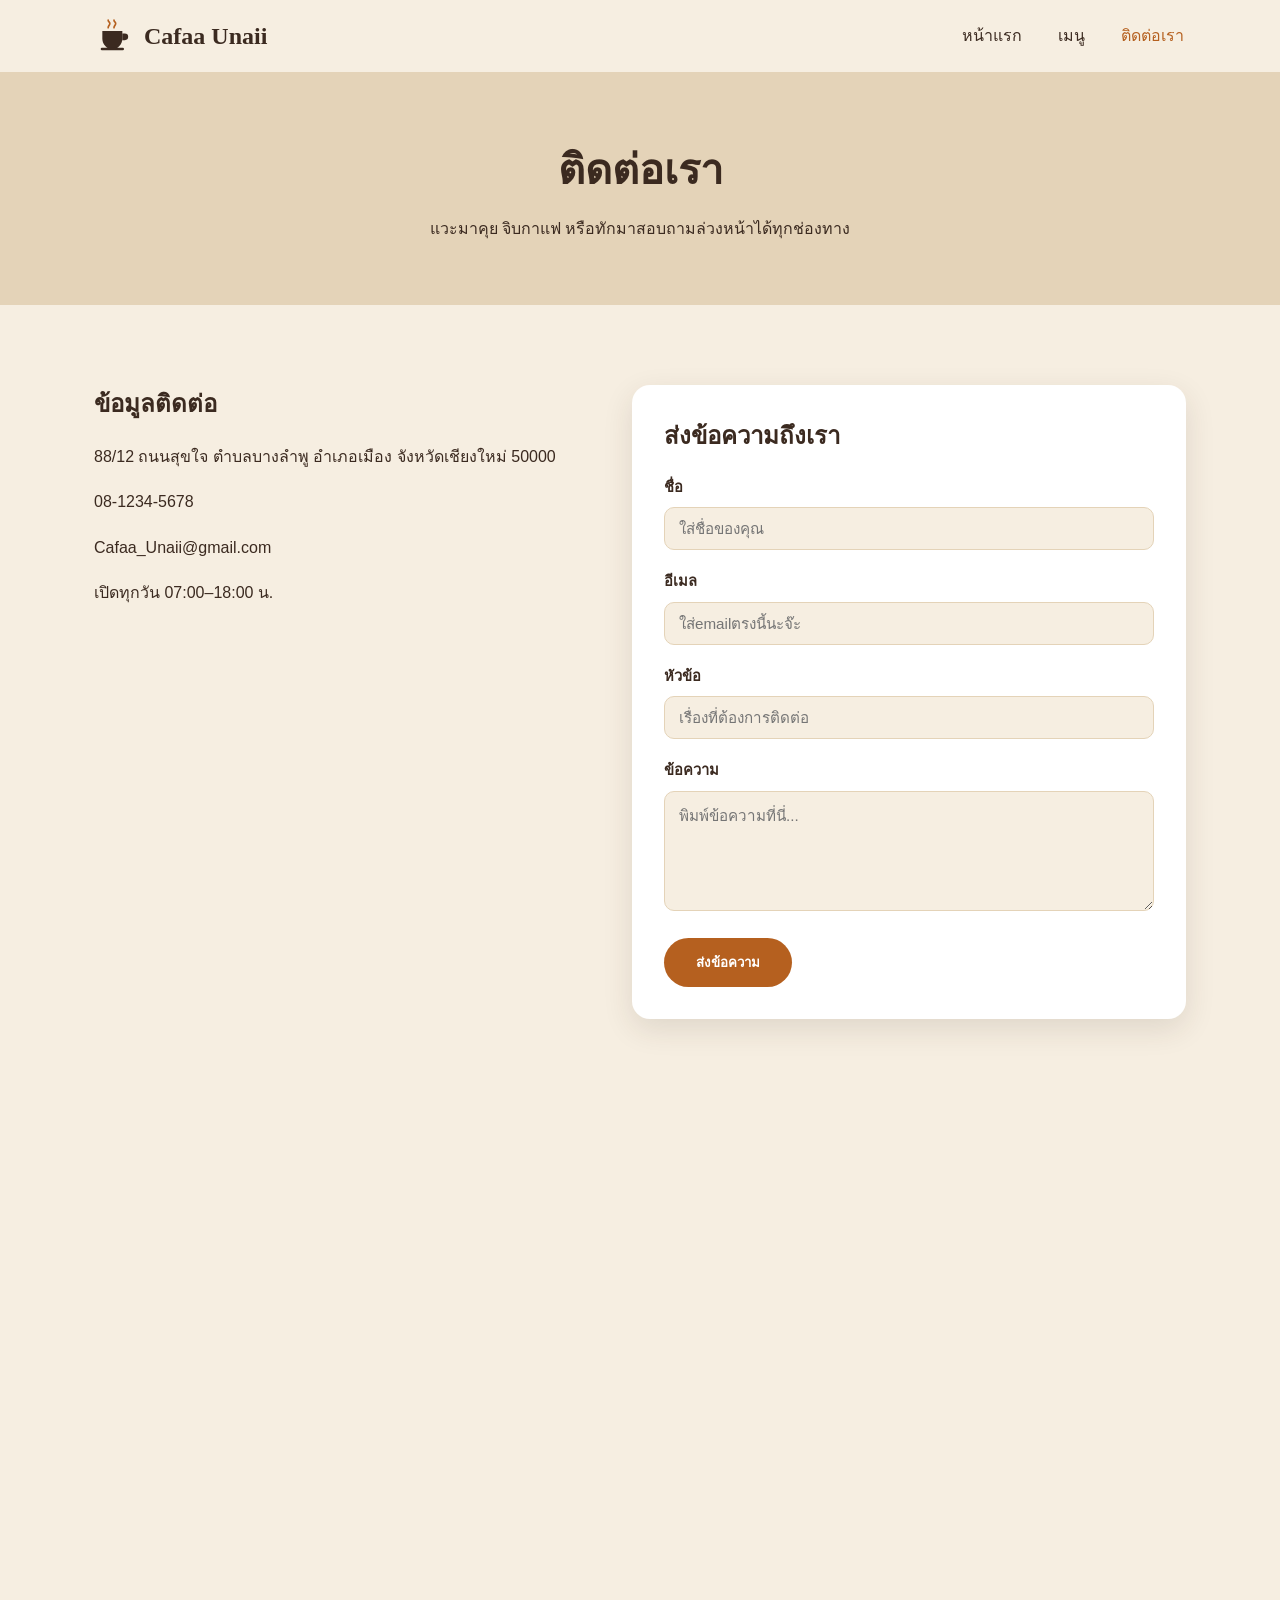
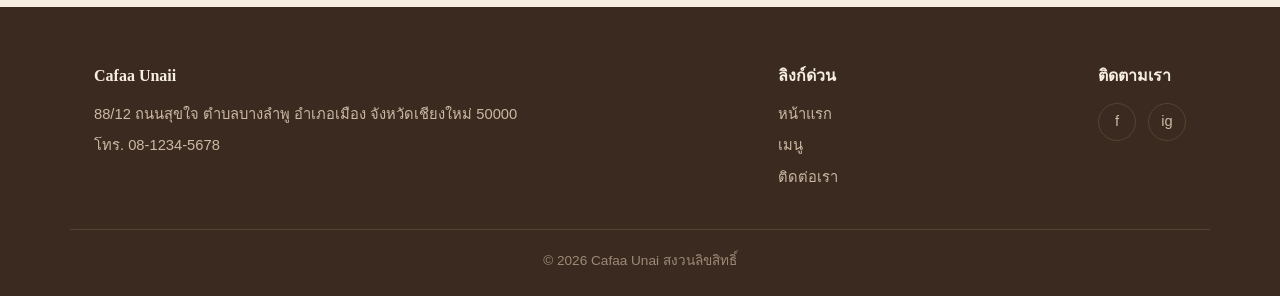
==== commit 0396c945: "Update contact.html" ====
--- a/contact.html
+++ b/contact.html
@@ -61,7 +61,7 @@
             </li>
             <li>
               
-              <span>Cafaa Unaii@gmail.com</span>
+              <span>Cafaa_Unaii@gmail.com</span>
             </li>
             <li>
               
